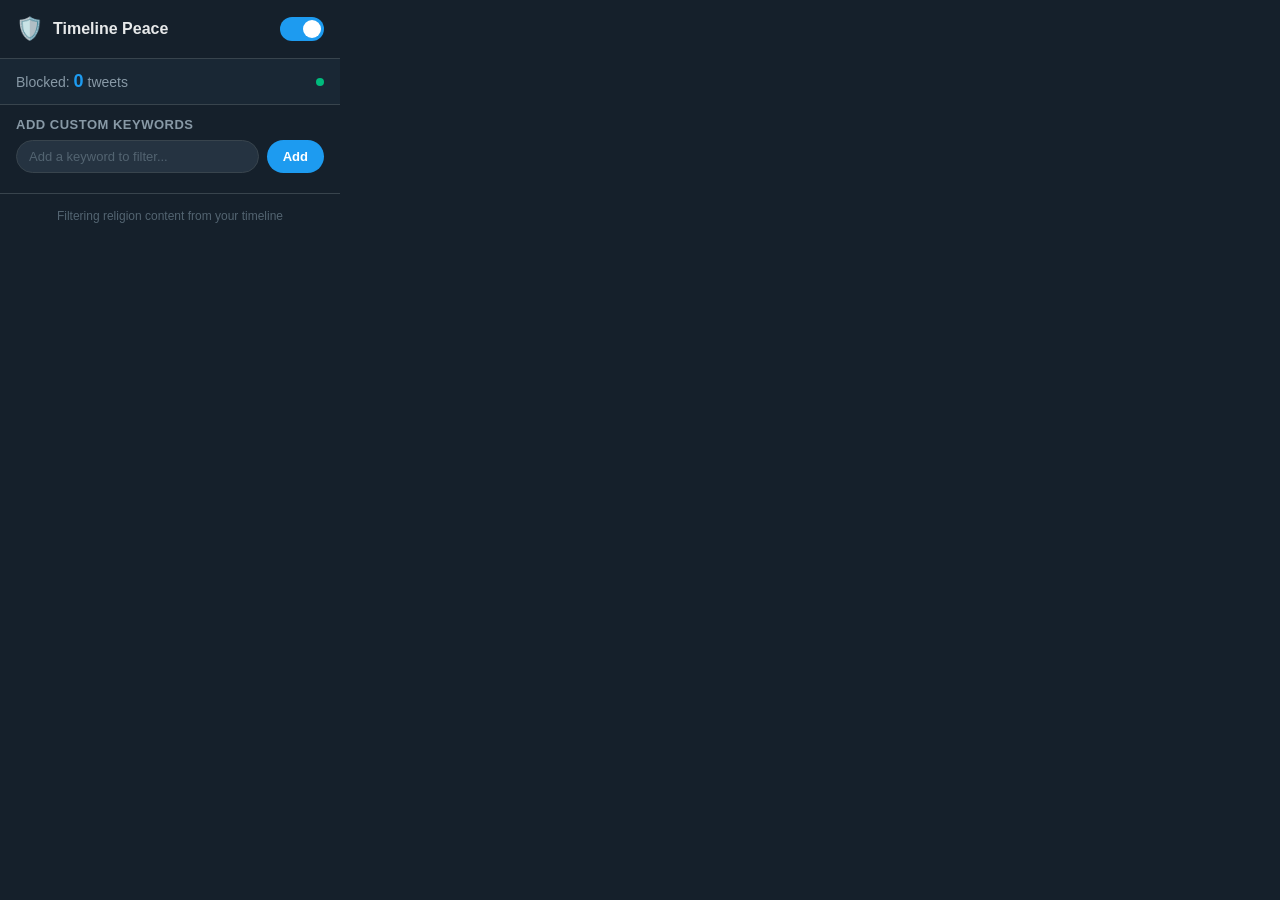
==== popup.html @ c79dc19d "Initial release: Timeline Peace extension + landing page website Chrome extension that filters relig" ====
<!DOCTYPE html>
<html lang="en">
<head>
  <meta charset="UTF-8">
  <style>
    * {
      margin: 0;
      padding: 0;
      box-sizing: border-box;
    }

    body {
      width: 340px;
      font-family: -apple-system, BlinkMacSystemFont, "Segoe UI", Roboto, sans-serif;
      background: #15202b;
      color: #e7e9ea;
      padding: 0;
    }

    .header {
      display: flex;
      align-items: center;
      justify-content: space-between;
      padding: 16px;
      border-bottom: 1px solid #38444d;
    }

    .header-left {
      display: flex;
      align-items: center;
      gap: 10px;
    }

    .header h1 {
      font-size: 16px;
      font-weight: 700;
    }

    .header .logo {
      font-size: 22px;
    }

    /* Toggle switch */
    .toggle {
      position: relative;
      width: 44px;
      height: 24px;
    }

    .toggle input {
      opacity: 0;
      width: 0;
      height: 0;
    }

    .slider {
      position: absolute;
      inset: 0;
      background: #536471;
      border-radius: 12px;
      cursor: pointer;
      transition: background 0.2s;
    }

    .slider::before {
      content: "";
      position: absolute;
      width: 18px;
      height: 18px;
      left: 3px;
      bottom: 3px;
      background: #fff;
      border-radius: 50%;
      transition: transform 0.2s;
    }

    .toggle input:checked + .slider {
      background: #1d9bf0;
    }

    .toggle input:checked + .slider::before {
      transform: translateX(20px);
    }

    .stats {
      padding: 12px 16px;
      background: #192734;
      display: flex;
      align-items: center;
      justify-content: space-between;
      border-bottom: 1px solid #38444d;
    }

    .stats-count {
      font-size: 14px;
      color: #8899a6;
    }

    .stats-count strong {
      color: #1d9bf0;
      font-size: 18px;
    }

    .status-dot {
      width: 8px;
      height: 8px;
      border-radius: 50%;
      background: #00ba7c;
      display: inline-block;
    }

    .status-dot.off {
      background: #f4212e;
    }

    .section {
      padding: 12px 16px;
      border-bottom: 1px solid #38444d;
    }

    .section-title {
      font-size: 13px;
      font-weight: 600;
      color: #8899a6;
      text-transform: uppercase;
      letter-spacing: 0.5px;
      margin-bottom: 8px;
    }

    .keyword-input-row {
      display: flex;
      gap: 8px;
    }

    .keyword-input-row input {
      flex: 1;
      padding: 8px 12px;
      border: 1px solid #38444d;
      border-radius: 20px;
      background: #253341;
      color: #e7e9ea;
      font-size: 13px;
      outline: none;
    }

    .keyword-input-row input::placeholder {
      color: #536471;
    }

    .keyword-input-row input:focus {
      border-color: #1d9bf0;
    }

    .btn {
      padding: 8px 16px;
      border: none;
      border-radius: 20px;
      font-size: 13px;
      font-weight: 600;
      cursor: pointer;
      transition: background 0.15s;
    }

    .btn-primary {
      background: #1d9bf0;
      color: #fff;
    }

    .btn-primary:hover {
      background: #1a8cd8;
    }

    .custom-keywords {
      display: flex;
      flex-wrap: wrap;
      gap: 6px;
      margin-top: 8px;
      max-height: 120px;
      overflow-y: auto;
    }

    .keyword-tag {
      display: inline-flex;
      align-items: center;
      gap: 4px;
      padding: 4px 10px;
      background: #253341;
      border: 1px solid #38444d;
      border-radius: 16px;
      font-size: 12px;
      color: #e7e9ea;
    }

    .keyword-tag .remove {
      cursor: pointer;
      color: #f4212e;
      font-weight: bold;
      font-size: 14px;
      line-height: 1;
      margin-left: 2px;
    }

    .keyword-tag .remove:hover {
      color: #ff6b6b;
    }

    .footer {
      padding: 12px 16px;
      text-align: center;
    }

    .footer a {
      color: #1d9bf0;
      text-decoration: none;
      font-size: 12px;
    }

    .empty-state {
      color: #536471;
      font-size: 12px;
      font-style: italic;
    }
  </style>
</head>
<body>
  <div class="header">
    <div class="header-left">
      <span class="logo">🛡️</span>
      <h1>Timeline Peace</h1>
    </div>
    <label class="toggle">
      <input type="checkbox" id="toggleEnabled" checked>
      <span class="slider"></span>
    </label>
  </div>

  <div class="stats">
    <div class="stats-count">
      Blocked: <strong id="hiddenCount">0</strong> tweets
    </div>
    <span class="status-dot" id="statusDot"></span>
  </div>

  <div class="section">
    <div class="section-title">Add Custom Keywords</div>
    <div class="keyword-input-row">
      <input type="text" id="keywordInput" placeholder="Add a keyword to filter...">
      <button class="btn btn-primary" id="addKeyword">Add</button>
    </div>
    <div class="custom-keywords" id="customKeywordsList"></div>
  </div>

  <div class="footer">
    <span style="color: #536471; font-size: 12px;">
      Filtering religion content from your timeline
    </span>
  </div>

  <script src="popup.js"></script>
</body>
</html>
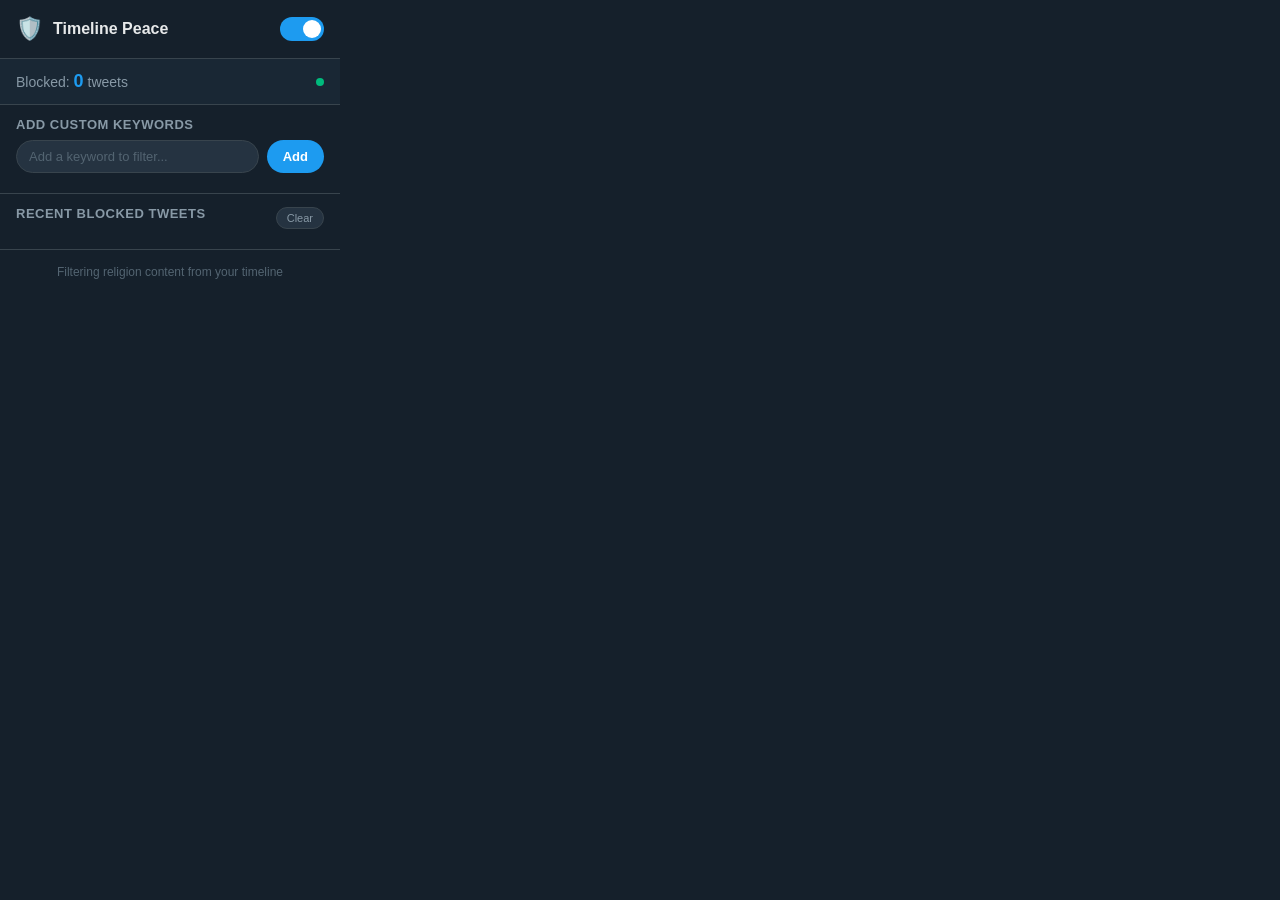
==== commit 881cd72a: "Add blocked tweet visibility: placeholder bars, peek button, and log - Blocked tweets now show a pla" ====
--- a/popup.html
+++ b/popup.html
@@ -219,6 +219,72 @@
       color: #536471;
       font-size: 12px;
       font-style: italic;
+    }
+
+    .blocked-log {
+      max-height: 220px;
+      overflow-y: auto;
+    }
+
+    .blocked-item {
+      padding: 8px 0;
+      border-bottom: 1px solid #2a3a4a;
+      font-size: 12px;
+    }
+
+    .blocked-item:last-child {
+      border-bottom: none;
+    }
+
+    .blocked-item-header {
+      display: flex;
+      justify-content: space-between;
+      align-items: center;
+      margin-bottom: 4px;
+    }
+
+    .blocked-item-author {
+      color: #1d9bf0;
+      font-weight: 600;
+    }
+
+    .blocked-item-keyword {
+      background: #253341;
+      border: 1px solid #38444d;
+      padding: 2px 8px;
+      border-radius: 10px;
+      color: #f4212e;
+      font-size: 11px;
+      font-weight: 600;
+    }
+
+    .blocked-item-text {
+      color: #8899a6;
+      line-height: 1.4;
+      word-break: break-word;
+    }
+
+    .section-header {
+      display: flex;
+      justify-content: space-between;
+      align-items: center;
+      margin-bottom: 8px;
+    }
+
+    .btn-small {
+      padding: 4px 10px;
+      border: 1px solid #38444d;
+      border-radius: 14px;
+      background: #253341;
+      color: #8899a6;
+      font-size: 11px;
+      cursor: pointer;
+      transition: background 0.15s;
+    }
+
+    .btn-small:hover {
+      background: #2c3e50;
+      color: #e7e9ea;
     }
   </style>
 </head>
@@ -250,6 +316,14 @@
     <div class="custom-keywords" id="customKeywordsList"></div>
   </div>
 
+  <div class="section">
+    <div class="section-header">
+      <div class="section-title">Recent Blocked Tweets</div>
+      <button class="btn-small" id="clearLog">Clear</button>
+    </div>
+    <div class="blocked-log" id="blockedLog"></div>
+  </div>
+
   <div class="footer">
     <span style="color: #536471; font-size: 12px;">
       Filtering religion content from your timeline
